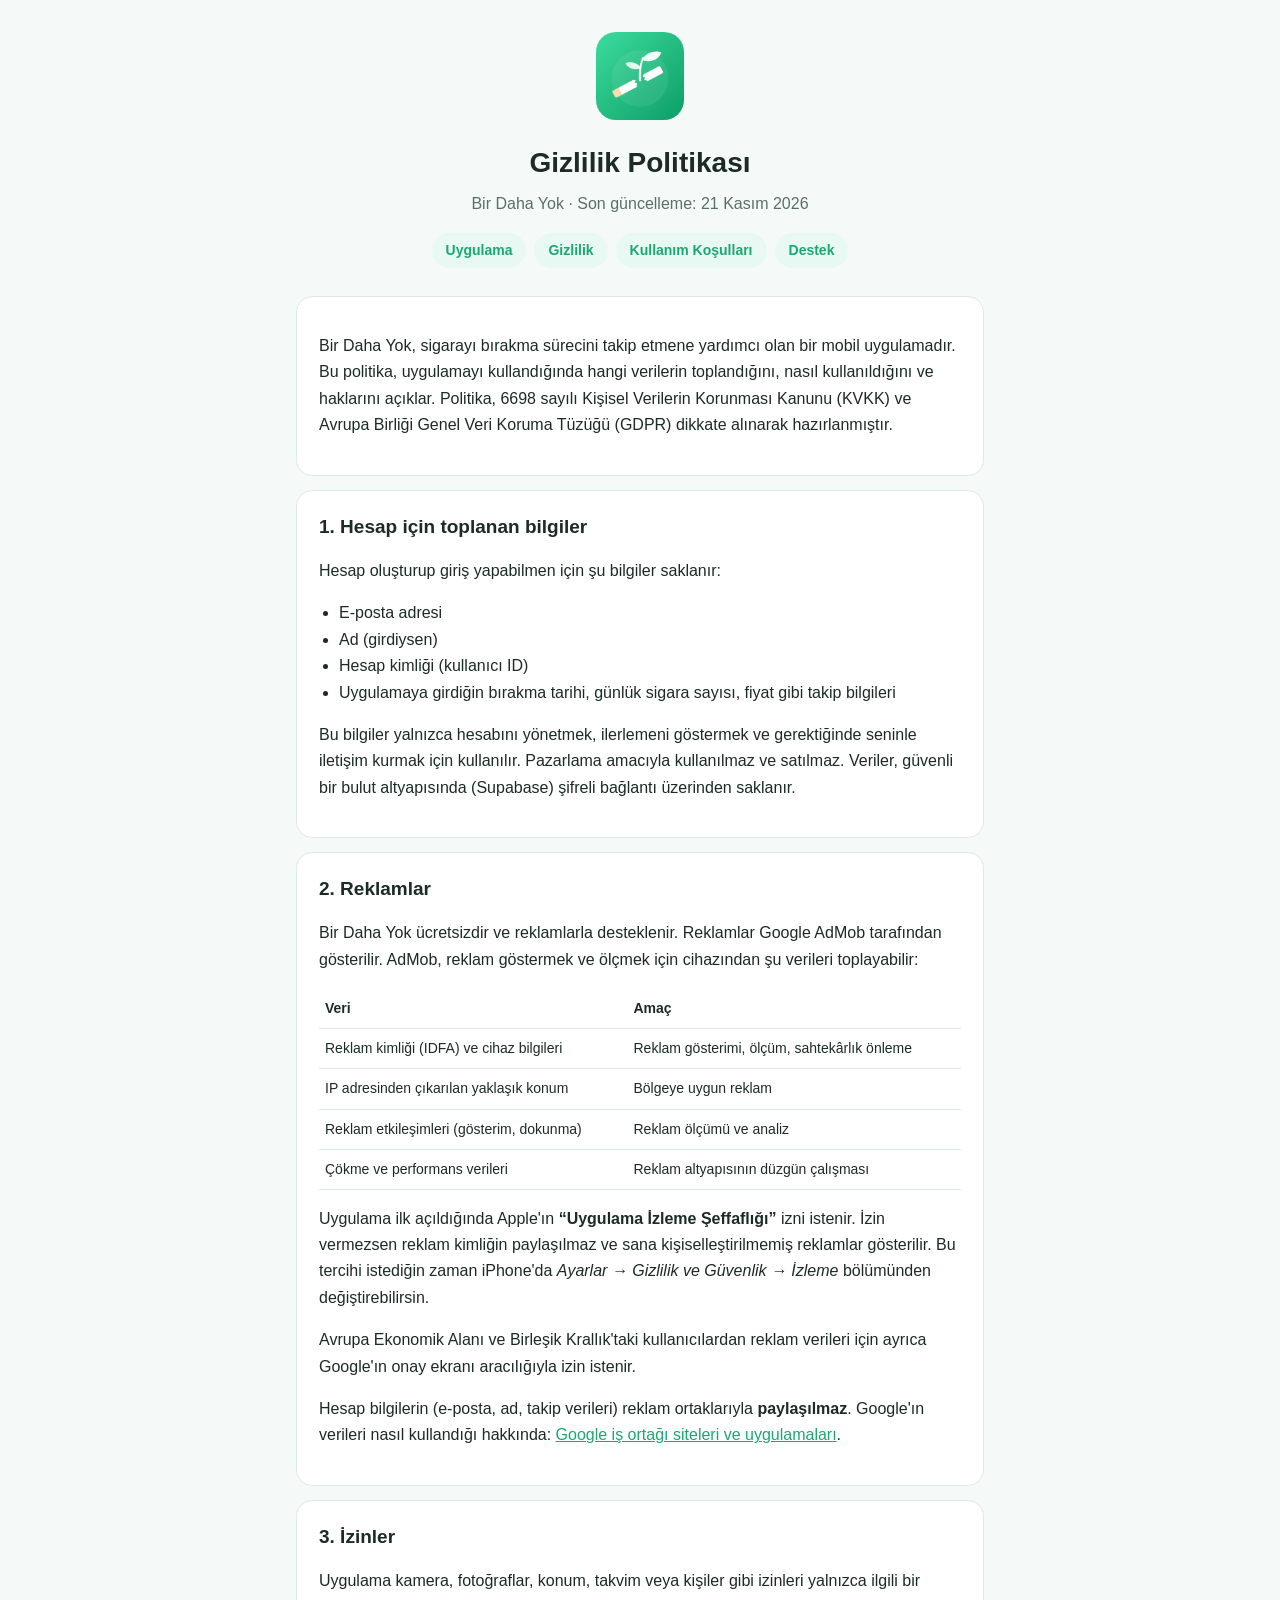
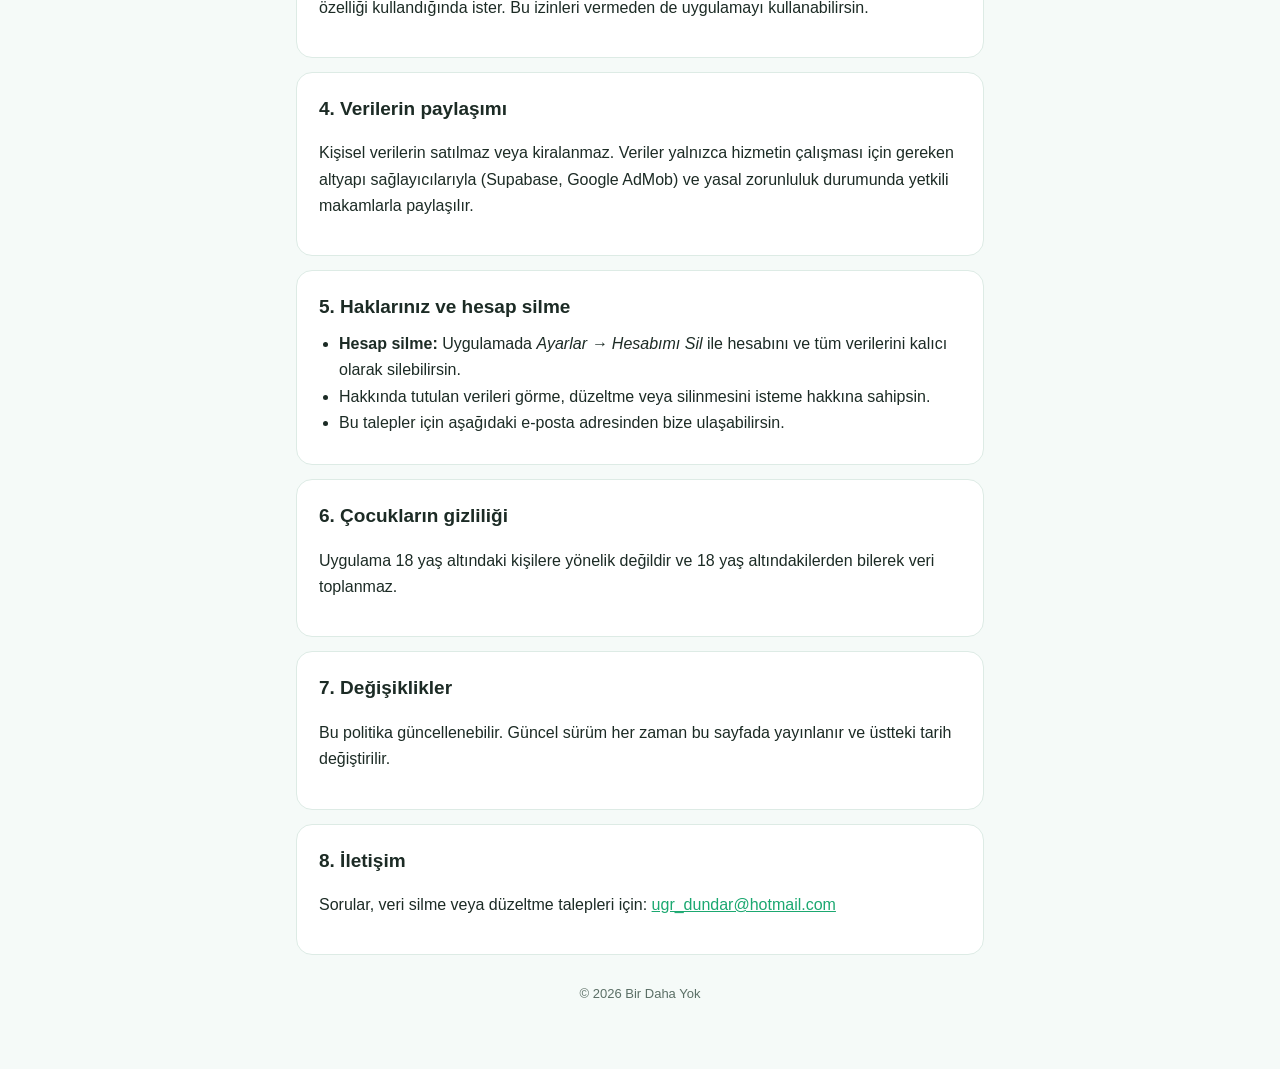
==== birdahayok/gizlilik.html @ 45e15639 "Bir Daha Yok web sitesi, gizlilik politikası ve app-ads.txt Co-Authored-By: Claude Opus 5.5 <noreply" ====
<!doctype html>
<html lang="tr">
<head>
<meta charset="utf-8">
<meta name="viewport" content="width=device-width, initial-scale=1">
<title>Gizlilik Politikası – Bir Daha Yok</title>
<link rel="stylesheet" href="style.css">
</head>
<body>
<main>
  <header>
    <img src="icon.png" alt="Bir Daha Yok simgesi">
    <h1>Gizlilik Politikası</h1>
    <p>Bir Daha Yok · Son güncelleme: 21 Kasım 2026</p>
    <nav><a href="./">Uygulama</a><a href="gizlilik.html">Gizlilik</a><a href="kosullar.html">Kullanım Koşulları</a><a href="destek.html">Destek</a></nav>
  </header>

  <section>
    <p>Bir Daha Yok, sigarayı bırakma sürecini takip etmene yardımcı olan bir mobil uygulamadır. Bu politika, uygulamayı kullandığında hangi verilerin toplandığını, nasıl kullanıldığını ve haklarını açıklar. Politika, 6698 sayılı Kişisel Verilerin Korunması Kanunu (KVKK) ve Avrupa Birliği Genel Veri Koruma Tüzüğü (GDPR) dikkate alınarak hazırlanmıştır.</p>
  </section>

  <section>
    <h2>1. Hesap için toplanan bilgiler</h2>
    <p>Hesap oluşturup giriş yapabilmen için şu bilgiler saklanır:</p>
    <ul>
      <li>E-posta adresi</li>
      <li>Ad (girdiysen)</li>
      <li>Hesap kimliği (kullanıcı ID)</li>
      <li>Uygulamaya girdiğin bırakma tarihi, günlük sigara sayısı, fiyat gibi takip bilgileri</li>
    </ul>
    <p>Bu bilgiler yalnızca hesabını yönetmek, ilerlemeni göstermek ve gerektiğinde seninle iletişim kurmak için kullanılır. Pazarlama amacıyla kullanılmaz ve satılmaz. Veriler, güvenli bir bulut altyapısında (Supabase) şifreli bağlantı üzerinden saklanır.</p>
  </section>

  <section>
    <h2>2. Reklamlar</h2>
    <p>Bir Daha Yok ücretsizdir ve reklamlarla desteklenir. Reklamlar Google AdMob tarafından gösterilir. AdMob, reklam göstermek ve ölçmek için cihazından şu verileri toplayabilir:</p>
    <table>
      <tr><th>Veri</th><th>Amaç</th></tr>
      <tr><td>Reklam kimliği (IDFA) ve cihaz bilgileri</td><td>Reklam gösterimi, ölçüm, sahtekârlık önleme</td></tr>
      <tr><td>IP adresinden çıkarılan yaklaşık konum</td><td>Bölgeye uygun reklam</td></tr>
      <tr><td>Reklam etkileşimleri (gösterim, dokunma)</td><td>Reklam ölçümü ve analiz</td></tr>
      <tr><td>Çökme ve performans verileri</td><td>Reklam altyapısının düzgün çalışması</td></tr>
    </table>
    <p>Uygulama ilk açıldığında Apple'ın <strong>“Uygulama İzleme Şeffaflığı”</strong> izni istenir. İzin vermezsen reklam kimliğin paylaşılmaz ve sana kişiselleştirilmemiş reklamlar gösterilir. Bu tercihi istediğin zaman iPhone'da <em>Ayarlar → Gizlilik ve Güvenlik → İzleme</em> bölümünden değiştirebilirsin.</p>
    <p>Avrupa Ekonomik Alanı ve Birleşik Krallık'taki kullanıcılardan reklam verileri için ayrıca Google'ın onay ekranı aracılığıyla izin istenir.</p>
    <p>Hesap bilgilerin (e-posta, ad, takip verileri) reklam ortaklarıyla <strong>paylaşılmaz</strong>. Google'ın verileri nasıl kullandığı hakkında: <a href="https://policies.google.com/technologies/partner-sites?hl=tr">Google iş ortağı siteleri ve uygulamaları</a>.</p>
  </section>

  <section>
    <h2>3. İzinler</h2>
    <p>Uygulama kamera, fotoğraflar, konum, takvim veya kişiler gibi izinleri yalnızca ilgili bir özelliği kullandığında ister. Bu izinleri vermeden de uygulamayı kullanabilirsin.</p>
  </section>

  <section>
    <h2>4. Verilerin paylaşımı</h2>
    <p>Kişisel verilerin satılmaz veya kiralanmaz. Veriler yalnızca hizmetin çalışması için gereken altyapı sağlayıcılarıyla (Supabase, Google AdMob) ve yasal zorunluluk durumunda yetkili makamlarla paylaşılır.</p>
  </section>

  <section>
    <h2>5. Haklarınız ve hesap silme</h2>
    <ul>
      <li><strong>Hesap silme:</strong> Uygulamada <em>Ayarlar → Hesabımı Sil</em> ile hesabını ve tüm verilerini kalıcı olarak silebilirsin.</li>
      <li>Hakkında tutulan verileri görme, düzeltme veya silinmesini isteme hakkına sahipsin.</li>
      <li>Bu talepler için aşağıdaki e-posta adresinden bize ulaşabilirsin.</li>
    </ul>
  </section>

  <section>
    <h2>6. Çocukların gizliliği</h2>
    <p>Uygulama 18 yaş altındaki kişilere yönelik değildir ve 18 yaş altındakilerden bilerek veri toplanmaz.</p>
  </section>

  <section>
    <h2>7. Değişiklikler</h2>
    <p>Bu politika güncellenebilir. Güncel sürüm her zaman bu sayfada yayınlanır ve üstteki tarih değiştirilir.</p>
  </section>

  <section>
    <h2>8. İletişim</h2>
    <p>Sorular, veri silme veya düzeltme talepleri için: <a href="mailto:ugr_dundar@hotmail.com">ugr_dundar@hotmail.com</a></p>
  </section>

  <footer>© 2026 Bir Daha Yok</footer>
</main>
</body>
</html>
---- birdahayok/style.css ----
:root {
  --primary: #2ECC8E;
  --primary-dark: #1BA870;
  --primary-light: #E8F9F3;
  --bg: #F5FAF8;
  --surface: #FFFFFF;
  --text: #1C2B25;
  --muted: #5B6F66;
  --border: #DDEBE5;
}
@media (prefers-color-scheme: dark) {
  :root {
    --primary-light: #16352A;
    --bg: #0F1714;
    --surface: #17221D;
    --text: #E8F1ED;
    --muted: #9DB2A9;
    --border: #26362F;
  }
}
* { box-sizing: border-box; }
body {
  margin: 0;
  background: var(--bg);
  color: var(--text);
  font: 16px/1.65 -apple-system, BlinkMacSystemFont, "Segoe UI", Roboto, sans-serif;
}
main { max-width: 720px; margin: 0 auto; padding: 32px 16px 64px; }
header { text-align: center; margin-bottom: 28px; }
header img { width: 88px; height: 88px; border-radius: 20px; }
header h1 { margin: 12px 0 4px; font-size: 28px; }
header p { margin: 0; color: var(--muted); }
nav { display: flex; gap: 8px; justify-content: center; flex-wrap: wrap; margin-top: 16px; }
nav a {
  padding: 6px 14px; border-radius: 999px; text-decoration: none;
  color: var(--primary-dark); background: var(--primary-light); font-weight: 600; font-size: 14px;
}
section {
  background: var(--surface); border: 1px solid var(--border);
  border-radius: 16px; padding: 20px 22px; margin-bottom: 14px;
}
section h2 { margin: 0 0 8px; font-size: 19px; }
section p, section li { color: var(--text); }
ul { padding-left: 20px; margin: 8px 0; }
a { color: var(--primary-dark); }
.note { color: var(--muted); font-size: 14px; }
footer { text-align: center; color: var(--muted); font-size: 13px; margin-top: 28px; }
table { width: 100%; border-collapse: collapse; font-size: 14px; }
th, td { text-align: left; padding: 8px 6px; border-bottom: 1px solid var(--border); vertical-align: top; }
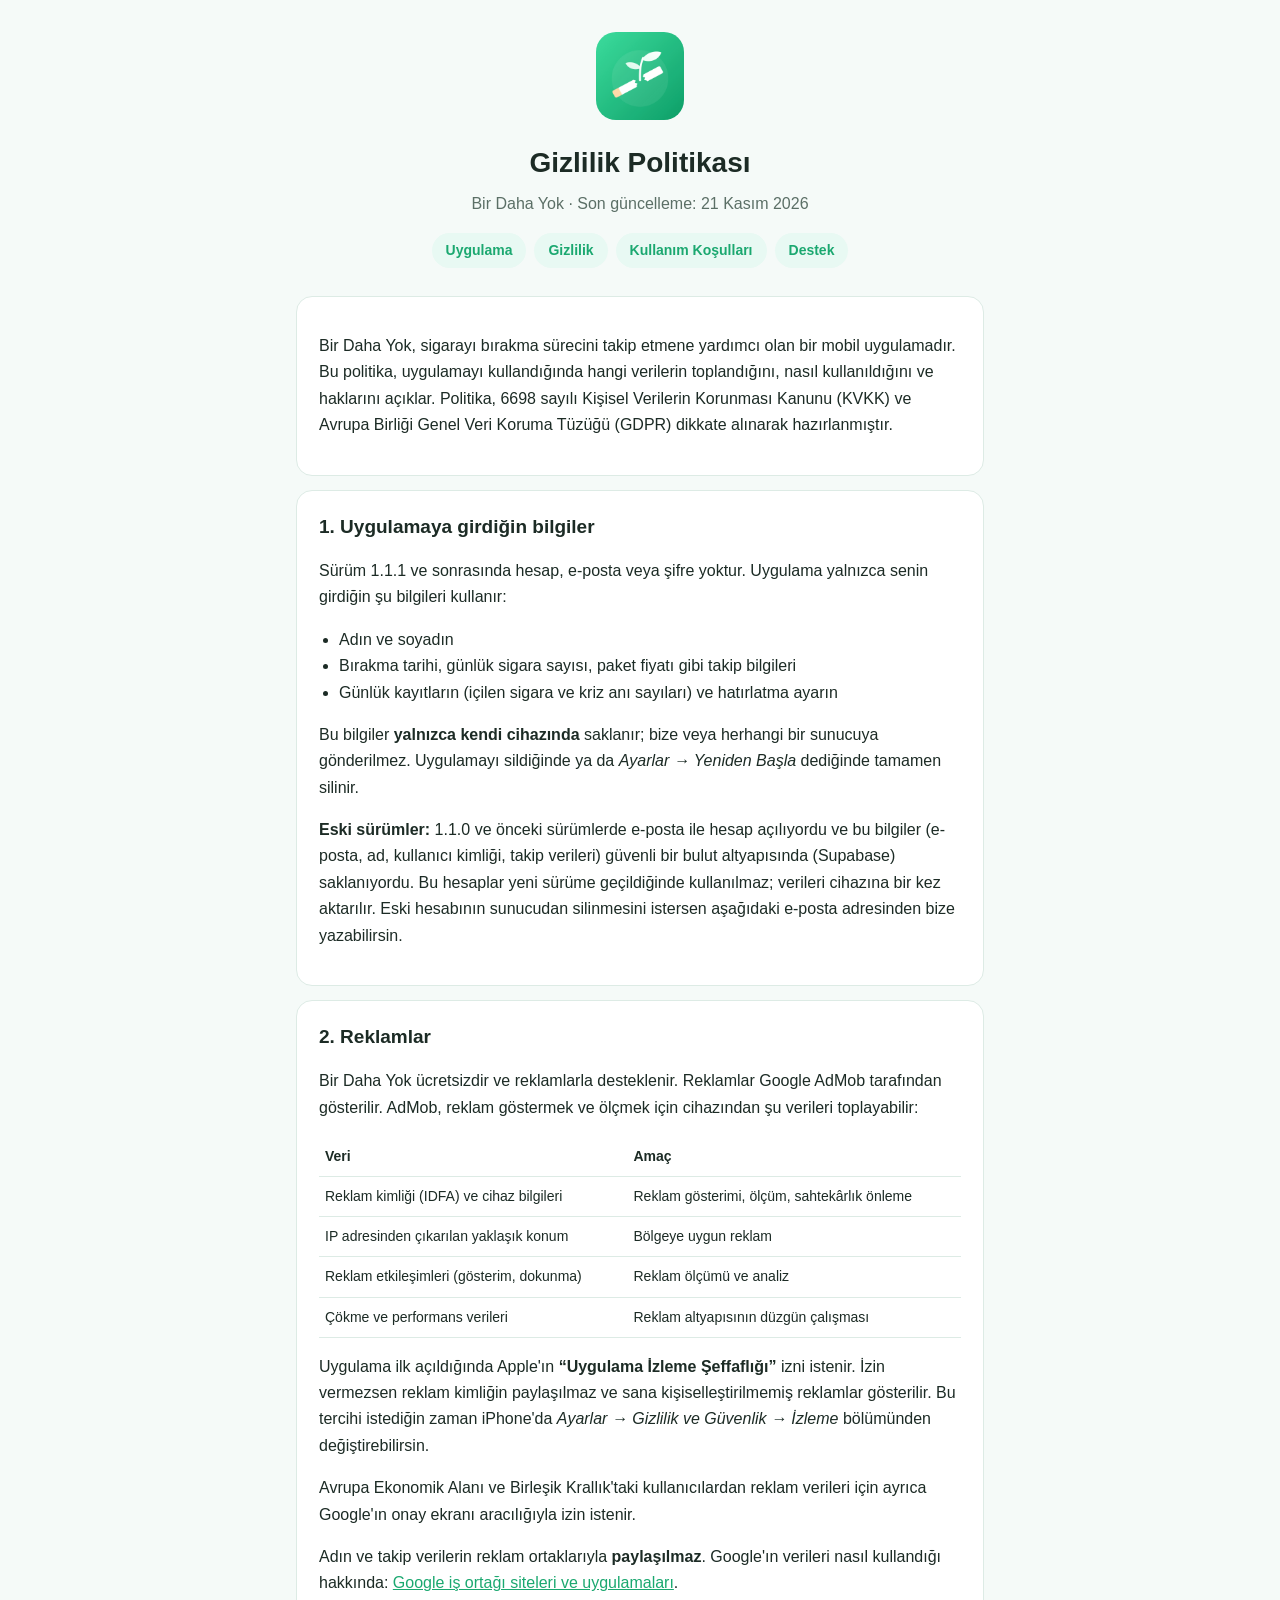
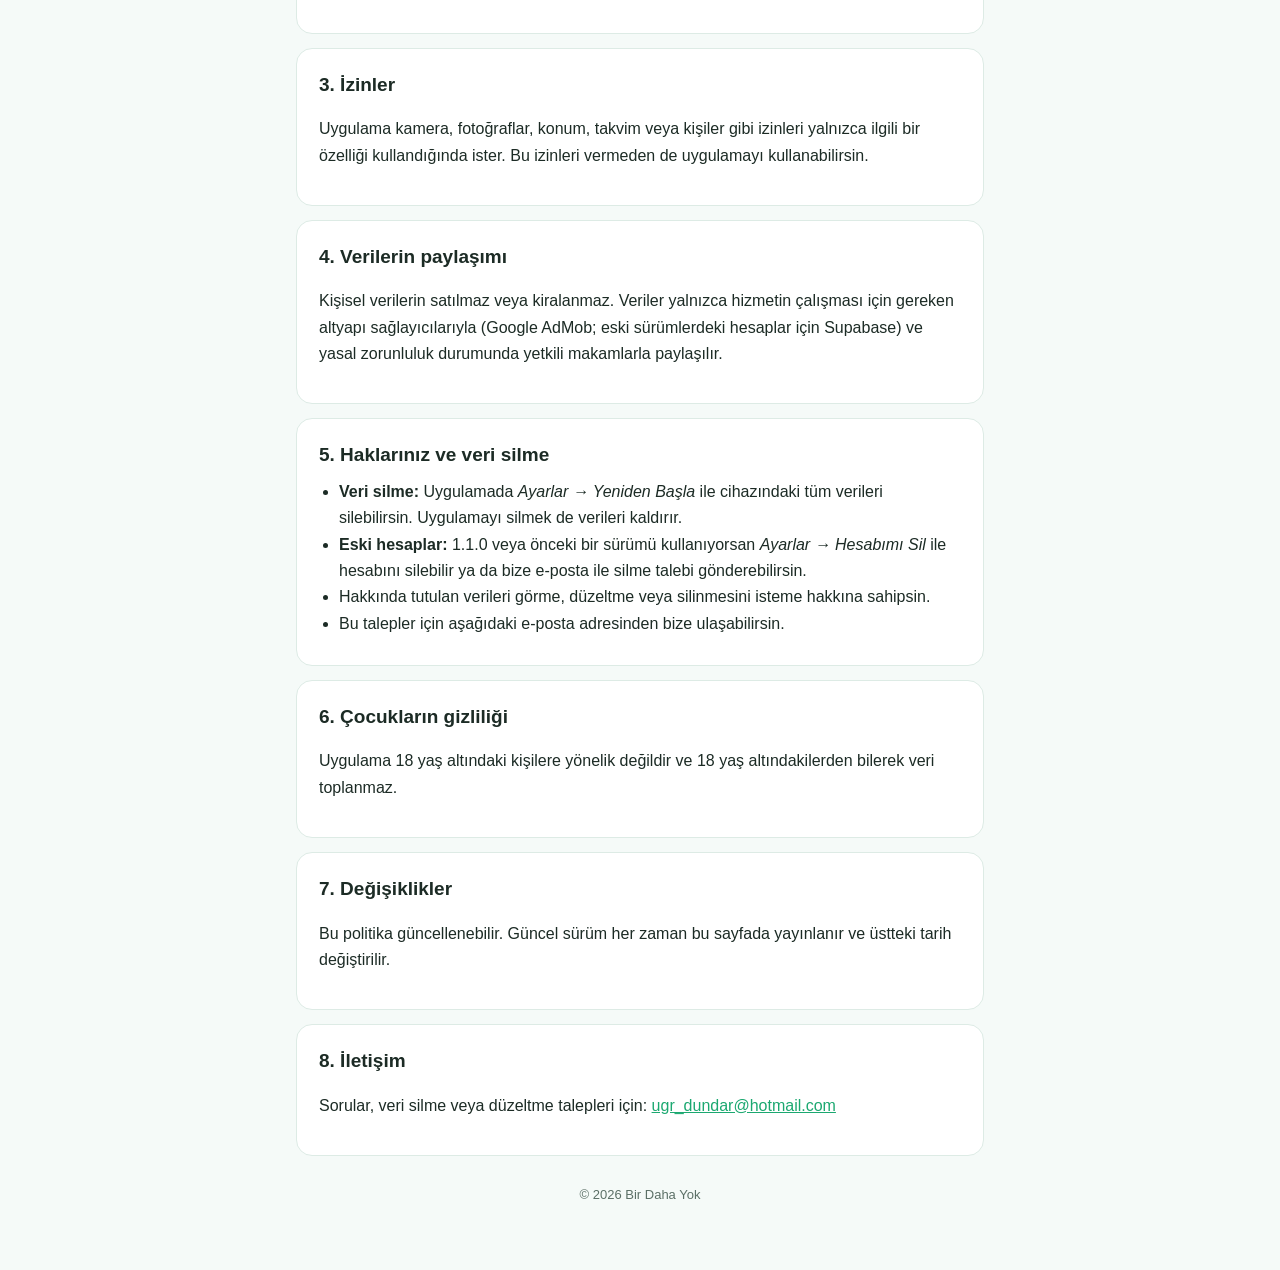
==== commit 8148d3b1: "Bir Daha Yok: privacy and terms for account-free 1.1.1 Co-Authored-By: Claude Opus 5.5 <noreply@anth" ====
--- a/birdahayok/gizlilik.html
+++ b/birdahayok/gizlilik.html
@@ -20,15 +20,15 @@
   </section>
 
   <section>
-    <h2>1. Hesap için toplanan bilgiler</h2>
-    <p>Hesap oluşturup giriş yapabilmen için şu bilgiler saklanır:</p>
+    <h2>1. Uygulamaya girdiğin bilgiler</h2>
+    <p>Sürüm 1.1.1 ve sonrasında hesap, e-posta veya şifre yoktur. Uygulama yalnızca senin girdiğin şu bilgileri kullanır:</p>
     <ul>
-      <li>E-posta adresi</li>
-      <li>Ad (girdiysen)</li>
-      <li>Hesap kimliği (kullanıcı ID)</li>
-      <li>Uygulamaya girdiğin bırakma tarihi, günlük sigara sayısı, fiyat gibi takip bilgileri</li>
+      <li>Adın ve soyadın</li>
+      <li>Bırakma tarihi, günlük sigara sayısı, paket fiyatı gibi takip bilgileri</li>
+      <li>Günlük kayıtların (içilen sigara ve kriz anı sayıları) ve hatırlatma ayarın</li>
     </ul>
-    <p>Bu bilgiler yalnızca hesabını yönetmek, ilerlemeni göstermek ve gerektiğinde seninle iletişim kurmak için kullanılır. Pazarlama amacıyla kullanılmaz ve satılmaz. Veriler, güvenli bir bulut altyapısında (Supabase) şifreli bağlantı üzerinden saklanır.</p>
+    <p>Bu bilgiler <strong>yalnızca kendi cihazında</strong> saklanır; bize veya herhangi bir sunucuya gönderilmez. Uygulamayı sildiğinde ya da <em>Ayarlar → Yeniden Başla</em> dediğinde tamamen silinir.</p>
+    <p><strong>Eski sürümler:</strong> 1.1.0 ve önceki sürümlerde e-posta ile hesap açılıyordu ve bu bilgiler (e-posta, ad, kullanıcı kimliği, takip verileri) güvenli bir bulut altyapısında (Supabase) saklanıyordu. Bu hesaplar yeni sürüme geçildiğinde kullanılmaz; verileri cihazına bir kez aktarılır. Eski hesabının sunucudan silinmesini istersen aşağıdaki e-posta adresinden bize yazabilirsin.</p>
   </section>
 
   <section>
@@ -43,7 +43,7 @@
     </table>
     <p>Uygulama ilk açıldığında Apple'ın <strong>“Uygulama İzleme Şeffaflığı”</strong> izni istenir. İzin vermezsen reklam kimliğin paylaşılmaz ve sana kişiselleştirilmemiş reklamlar gösterilir. Bu tercihi istediğin zaman iPhone'da <em>Ayarlar → Gizlilik ve Güvenlik → İzleme</em> bölümünden değiştirebilirsin.</p>
     <p>Avrupa Ekonomik Alanı ve Birleşik Krallık'taki kullanıcılardan reklam verileri için ayrıca Google'ın onay ekranı aracılığıyla izin istenir.</p>
-    <p>Hesap bilgilerin (e-posta, ad, takip verileri) reklam ortaklarıyla <strong>paylaşılmaz</strong>. Google'ın verileri nasıl kullandığı hakkında: <a href="https://policies.google.com/technologies/partner-sites?hl=tr">Google iş ortağı siteleri ve uygulamaları</a>.</p>
+    <p>Adın ve takip verilerin reklam ortaklarıyla <strong>paylaşılmaz</strong>. Google'ın verileri nasıl kullandığı hakkında: <a href="https://policies.google.com/technologies/partner-sites?hl=tr">Google iş ortağı siteleri ve uygulamaları</a>.</p>
   </section>
 
   <section>
@@ -53,13 +53,14 @@
 
   <section>
     <h2>4. Verilerin paylaşımı</h2>
-    <p>Kişisel verilerin satılmaz veya kiralanmaz. Veriler yalnızca hizmetin çalışması için gereken altyapı sağlayıcılarıyla (Supabase, Google AdMob) ve yasal zorunluluk durumunda yetkili makamlarla paylaşılır.</p>
+    <p>Kişisel verilerin satılmaz veya kiralanmaz. Veriler yalnızca hizmetin çalışması için gereken altyapı sağlayıcılarıyla (Google AdMob; eski sürümlerdeki hesaplar için Supabase) ve yasal zorunluluk durumunda yetkili makamlarla paylaşılır.</p>
   </section>
 
   <section>
-    <h2>5. Haklarınız ve hesap silme</h2>
+    <h2>5. Haklarınız ve veri silme</h2>
     <ul>
-      <li><strong>Hesap silme:</strong> Uygulamada <em>Ayarlar → Hesabımı Sil</em> ile hesabını ve tüm verilerini kalıcı olarak silebilirsin.</li>
+      <li><strong>Veri silme:</strong> Uygulamada <em>Ayarlar → Yeniden Başla</em> ile cihazındaki tüm verileri silebilirsin. Uygulamayı silmek de verileri kaldırır.</li>
+      <li><strong>Eski hesaplar:</strong> 1.1.0 veya önceki bir sürümü kullanıyorsan <em>Ayarlar → Hesabımı Sil</em> ile hesabını silebilir ya da bize e-posta ile silme talebi gönderebilirsin.</li>
       <li>Hakkında tutulan verileri görme, düzeltme veya silinmesini isteme hakkına sahipsin.</li>
       <li>Bu talepler için aşağıdaki e-posta adresinden bize ulaşabilirsin.</li>
     </ul>
